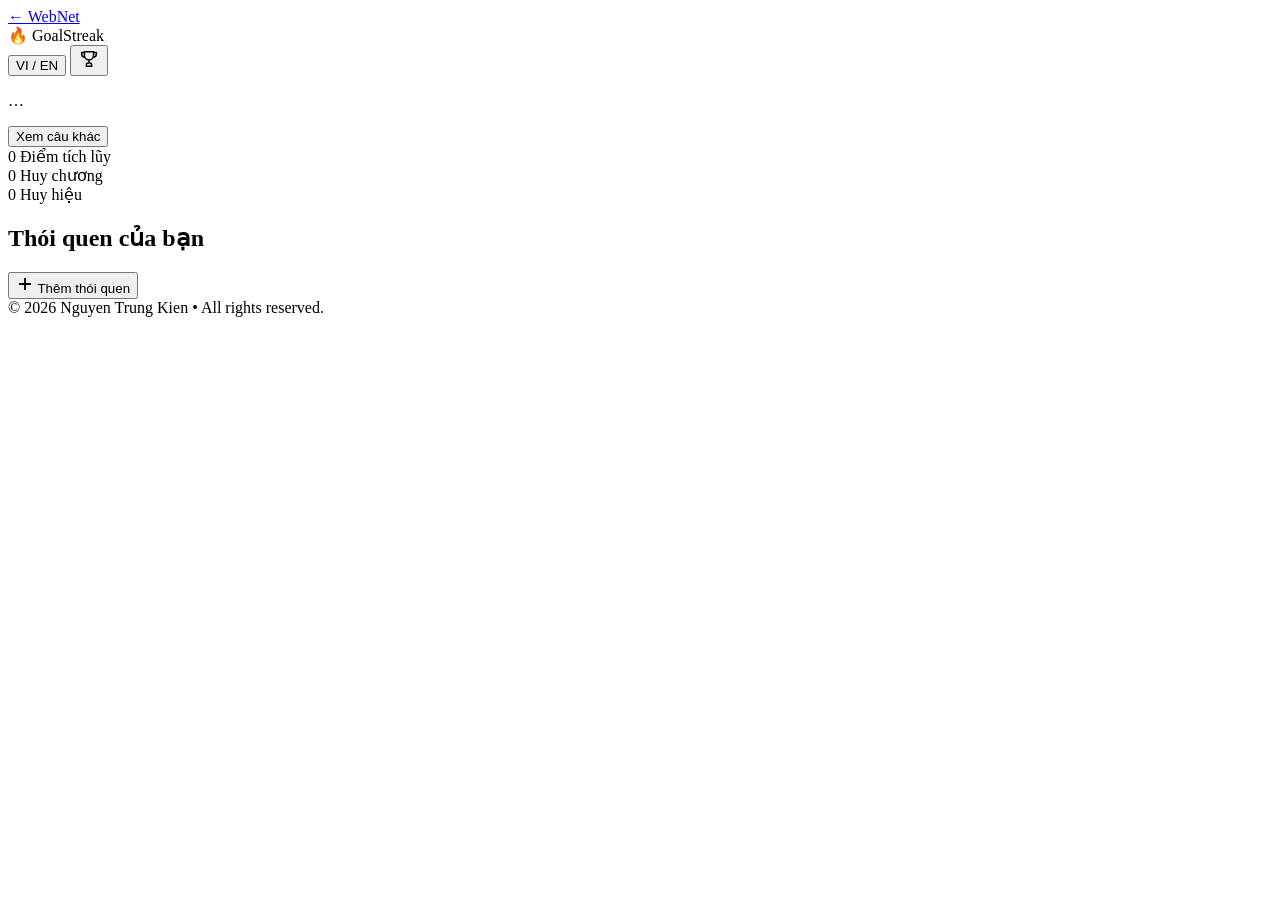
==== index.html @ 64a0bb9e "add goal streak html" ====
<!DOCTYPE html>
<html lang="vi">
<head>
<meta charset="UTF-8">
<meta name="viewport" content="width=device-width, initial-scale=1.0, viewport-fit=cover">
<title>GoalStreak — Nuôi dưỡng thói quen mỗi ngày</title>
<meta name="description" content="Theo dõi thói quen hàng ngày, giữ chuỗi ngày, đạt huy chương.">
<link rel="icon" href="data:image/svg+xml,<svg xmlns=%22http://www.w3.org/2000/svg%22 viewBox=%220 0 100 100%22><text y=%22.9em%22 font-size=%2290%22>🔥</text></svg>">
<link rel="preconnect" href="https://fonts.googleapis.com">
<link rel="preconnect" href="https://fonts.gstatic.com" crossorigin>
<link href="https://fonts.googleapis.com/css2?family=Be+Vietnam+Pro:wght@400;500;600;700;800;900&display=swap" rel="stylesheet">
<link rel="stylesheet" href="css/style.css">
</head>
<body>

<!-- ============ BACK TO WEBNET (nhỏ, tách khỏi kết cấu chính) ============ -->
<a href="https://ntkientn.github.io/webnet/" class="back-to-webnet" target="_blank" rel="noopener">← WebNet</a>

<!-- ============ TOAST (celebration nhỏ) ============ -->
<div id="toast" class="toast" aria-live="polite"></div>

<!-- ============ HEADER ============ -->
<header class="topbar">
  <div class="topbar-inner">
    <div class="brand">
      <span class="brand-mark">🔥</span>
      <span class="brand-name">Goal<span class="brand-accent">Streak</span></span>
    </div>
    <div class="topbar-actions">
      <button id="langToggle" class="lang-toggle" type="button" aria-label="Đổi ngôn ngữ">
        <span class="lang-opt is-active" data-lang="vi">VI</span>
        <span class="lang-sep">/</span>
        <span class="lang-opt" data-lang="en">EN</span>
      </button>
      <button id="openAchievements" class="icon-btn" type="button" data-i18n-title="nav.achievements">
        <svg viewBox="0 0 24 24" width="22" height="22" fill="none"><path d="M7 4h10v4a5 5 0 0 1-10 0V4z" stroke="currentColor" stroke-width="1.6" stroke-linejoin="round"/><path d="M7 5H4v1.5A3.5 3.5 0 0 0 7 10M17 5h3v1.5A3.5 3.5 0 0 1 17 10" stroke="currentColor" stroke-width="1.6" stroke-linecap="round" stroke-linejoin="round"/><path d="M12 13v3M9 20h6M9.5 16.5h5l.5 3.5h-6l.5-3.5z" stroke="currentColor" stroke-width="1.6" stroke-linejoin="round"/></svg>
      </button>
    </div>
  </div>
</header>

<main class="page">

  <!-- ============ QUOTE + SUMMARY HERO ============ -->
  <section class="hero card">
    <p id="quoteText" class="quote-text">…</p>
    <button id="newQuoteBtn" class="quote-more-btn" type="button" data-i18n="hero.moreQuote">Xem câu khác</button>
    <div class="hero-stats">
      <div class="hero-stat">
        <span class="hero-stat-value" id="totalScoreValue">0</span>
        <span class="hero-stat-label" data-i18n="hero.totalScore">Điểm tích lũy</span>
      </div>
      <div class="hero-divider"></div>
      <div class="hero-stat">
        <span class="hero-stat-value" id="totalMedalsValue">0</span>
        <span class="hero-stat-label" data-i18n="hero.medals">Huy chương</span>
      </div>
      <div class="hero-divider"></div>
      <div class="hero-stat">
        <span class="hero-stat-value" id="totalBadgesValue">0</span>
        <span class="hero-stat-label" data-i18n="hero.badges">Huy hiệu</span>
      </div>
    </div>
  </section>

  <!-- ============ HABIT LIST ============ -->
  <section class="section">
    <div class="section-head">
      <h2 data-i18n="habits.title">Thói quen của bạn</h2>
      <button id="addHabitBtn" class="btn btn-primary" type="button">
        <svg viewBox="0 0 24 24" width="18" height="18"><path d="M12 5v14M5 12h14" stroke="currentColor" stroke-width="2.4" stroke-linecap="round"/></svg>
        <span data-i18n="habits.add">Thêm thói quen</span>
      </button>
    </div>

    <div id="habitList" class="habit-list"></div>

    <div id="emptyState" class="empty-state" hidden>
      <div class="empty-emoji">🌱</div>
      <p data-i18n="habits.emptyTitle">Chưa có thói quen nào cả</p>
      <p class="empty-sub" data-i18n="habits.emptySub">Bắt đầu hành trình bằng cách thêm thói quen đầu tiên của bạn nhé.</p>
    </div>

    <div id="completedWrap" class="completed-wrap" hidden>
      <h3 class="completed-title" data-i18n="habits.completedTitle">🏅 Đã hoàn thành mục tiêu</h3>
      <div id="completedList" class="habit-list habit-list--closed"></div>
    </div>
  </section>

</main>

<footer class="site-footer">© 2026 Nguyen Trung Kien • All rights reserved.</footer>

<!-- ============ MODAL: ADD / EDIT HABIT ============ -->
<div id="habitModal" class="modal-overlay" hidden>
  <div class="modal" role="dialog" aria-modal="true">
    <div class="modal-head">
      <h3 id="habitModalTitle" data-i18n="modal.addTitle">Thói quen mới</h3>
      <button class="modal-close" type="button" data-close-modal="habitModal" aria-label="Đóng">✕</button>
    </div>
    <form id="habitForm" class="modal-body">
      <input type="hidden" id="habitId">

      <label class="field-label" for="habitName" data-i18n="modal.name">Tên thói quen</label>
      <input id="habitName" class="text-input" maxlength="40" required placeholder="VD: Uống 2 lít nước">

      <label class="field-label" data-i18n="modal.emoji">Biểu tượng</label>
      <div class="emoji-picker" id="emojiPicker"></div>

      <label class="field-label" data-i18n="modal.group">Nhóm / Màu sắc</label>
      <div class="color-picker" id="colorPicker"></div>

      <label class="field-label" data-i18n="modal.goal">Mục tiêu (số ngày streak)</label>
      <div class="goal-picker" id="goalPicker"></div>
      <input id="habitGoalCustom" class="text-input text-input--small" type="number" min="2" max="1000" placeholder="Tùy chỉnh…">

      <p class="field-hint" id="editLockHint" data-i18n="modal.lockHint" hidden>Không thể sửa mục tiêu sau khi thói quen đã bắt đầu có ngày hoàn thành.</p>

      <div class="modal-actions">
        <button type="button" id="deleteHabitBtn" class="btn btn-ghost btn-danger" hidden data-i18n="modal.delete">Xóa thói quen</button>
        <button type="submit" class="btn btn-primary" data-i18n="modal.save">Lưu thói quen</button>
      </div>
    </form>
  </div>
</div>

<!-- ============ MODAL: HABIT DETAIL / CALENDAR ============ -->
<div id="detailModal" class="modal-overlay" hidden>
  <div class="modal modal--wide" role="dialog" aria-modal="true">
    <div class="modal-head">
      <div class="detail-heading">
        <span id="detailEmoji" class="detail-emoji">🔥</span>
        <div>
          <h3 id="detailName">—</h3>
          <span id="detailCertified" class="certified-chip" hidden data-i18n="detail.certified">✓ Đã đạt mục tiêu</span>
        </div>
      </div>
      <div class="modal-head-actions">
        <button id="editHabitBtn" class="icon-btn" type="button" data-i18n-title="detail.edit">
          <svg viewBox="0 0 24 24" width="18" height="18" fill="none"><path d="M4 20h4L18.5 9.5a2.1 2.1 0 0 0-3-3L5 17v3z" stroke="currentColor" stroke-width="1.6" stroke-linejoin="round"/></svg>
        </button>
        <button class="modal-close" type="button" data-close-modal="detailModal" aria-label="Đóng">✕</button>
      </div>
    </div>
    <div class="modal-body">
      <div class="detail-stats">
        <div class="detail-stat">
          <span class="detail-stat-value" id="detailCurrentStreak">0</span>
          <span class="detail-stat-label" data-i18n="detail.current">Chuỗi hiện tại</span>
        </div>
        <div class="detail-stat">
          <span class="detail-stat-value" id="detailLongestStreak">0</span>
          <span class="detail-stat-label" data-i18n="detail.longest">Chuỗi dài nhất</span>
        </div>
        <div class="detail-stat">
          <span class="detail-stat-value" id="detailScore">0</span>
          <span class="detail-stat-label" data-i18n="detail.score">Điểm</span>
        </div>
        <div class="detail-stat">
          <span class="detail-stat-value" id="detailGoal">0</span>
          <span class="detail-stat-label" data-i18n="detail.goal">Mục tiêu</span>
        </div>
      </div>

      <div class="goal-progress">
        <div class="goal-progress-bar"><div id="goalProgressFill" class="goal-progress-fill"></div></div>
        <span id="goalProgressText" class="goal-progress-text">0 / 0</span>
      </div>

      <div class="calendar-nav">
        <button id="calPrev" class="icon-btn" type="button" aria-label="Tháng trước">‹</button>
        <span id="calLabel" class="calendar-label">—</span>
        <button id="calNext" class="icon-btn" type="button" aria-label="Tháng sau">›</button>
      </div>
      <div id="calendarGrid" class="calendar-grid"></div>
      <p class="field-hint" data-i18n="detail.tapHint">Chạm vào một ngày để đánh dấu hoàn thành hoặc bỏ đánh dấu (kể cả ngày trong quá khứ).</p>
    </div>
  </div>
</div>

<!-- ============ MODAL: ACHIEVEMENTS (Medals + Badges) ============ -->
<div id="achievementsModal" class="modal-overlay" hidden>
  <div class="modal modal--wide" role="dialog" aria-modal="true">
    <div class="modal-head">
      <h3 data-i18n="ach.title">Thành tích của bạn</h3>
      <button class="modal-close" type="button" data-close-modal="achievementsModal" aria-label="Đóng">✕</button>
    </div>
    <div class="modal-body">
      <h4 class="ach-group-title" data-i18n="ach.medals">🏵️ Huy chương</h4>
      <div id="medalGrid" class="ach-grid"></div>

      <h4 class="ach-group-title" data-i18n="ach.streakBadges">🚩 Huy hiệu chuỗi ngày</h4>
      <div id="streakBadgeGrid" class="ach-grid"></div>

      <h4 class="ach-group-title" data-i18n="ach.goalBadges">🎯 Huy hiệu mục tiêu</h4>
      <div id="goalBadgeGrid" class="ach-grid"></div>
    </div>
  </div>
</div>

<!-- ============ MODAL: ACHIEVEMENT / BADGE DETAIL ============ -->
<div id="achDetailModal" class="modal-overlay" hidden>
  <div class="modal modal--narrow" role="dialog" aria-modal="true">
    <div class="modal-head">
      <h3 data-i18n="ach.detailTitle">Chi tiết</h3>
      <button class="modal-close" type="button" data-close-modal="achDetailModal" aria-label="Đóng">✕</button>
    </div>
    <div class="modal-body ach-detail-body">
      <div id="achDetailIcon" class="ach-detail-icon"></div>
      <h4 id="achDetailName">—</h4>
      <p id="achDetailDesc" class="ach-detail-desc">—</p>
      <span id="achDetailStatus" class="ach-detail-status">—</span>
    </div>
  </div>
</div>

<!-- ============ MODAL: CELEBRATION ============ -->
<div id="celebrateModal" class="modal-overlay celebrate-overlay" hidden>
  <div class="modal modal--narrow celebrate-modal" role="dialog" aria-modal="true">
    <div id="confettiLayer" class="confetti-layer"></div>
    <div id="celebrateIcon" class="celebrate-icon">🎉</div>
    <h3 id="celebrateTitle" class="celebrate-title">—</h3>
    <p id="celebrateText" class="celebrate-text">—</p>
    <button class="btn btn-primary celebrate-btn" type="button" data-close-modal="celebrateModal" data-i18n="celebrate.continue">Tuyệt vời, tiếp tục nào!</button>
  </div>
</div>

<script src="js/i18n.js"></script>
<script src="js/quotes.js"></script>
<script src="js/badges.js"></script>
<script src="js/storage.js"></script>
<script src="js/calendar.js"></script>
<script src="js/gamification.js"></script>
<script src="js/app.js"></script>
</body>
</html>
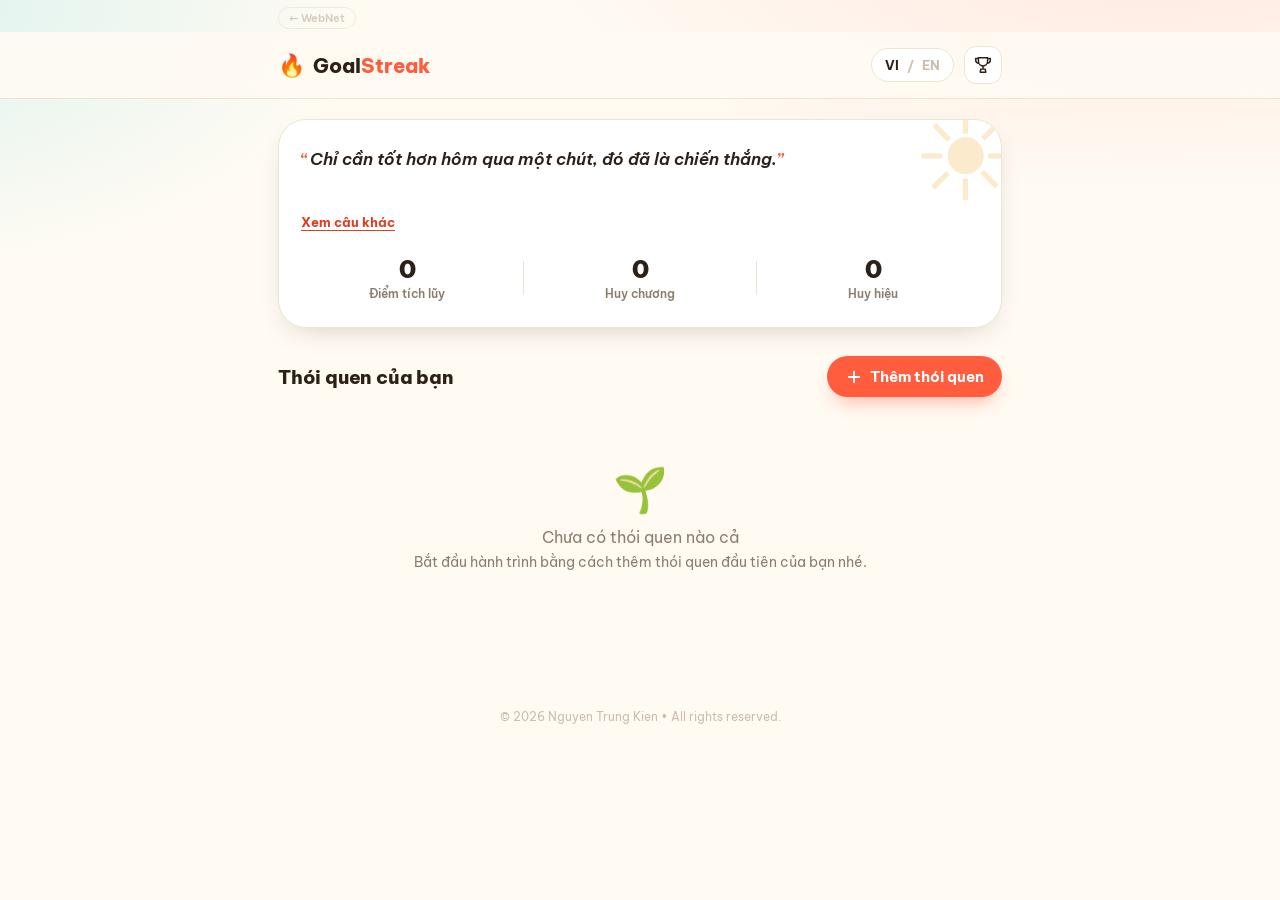
==== commit 32b43ab1: "fix bug black spot at bottom" ====
--- a/index.html
+++ b/index.html
@@ -13,8 +13,12 @@
 </head>
 <body>
 
-<!-- ============ BACK TO WEBNET (nhỏ, tách khỏi kết cấu chính) ============ -->
-<a href="https://ntkientn.github.io/webnet/" class="back-to-webnet" target="_blank" rel="noopener">← WebNet</a>
+<!-- ============ UTILITY STRIP (top of page, outside main layout) ============ -->
+<div class="utility-strip">
+  <div class="utility-strip-inner">
+    <a href="https://ntkientn.github.io/webnet/" class="back-to-webnet" target="_blank" rel="noopener">← WebNet</a>
+  </div>
+</div>
 
 <!-- ============ TOAST (celebration nhỏ) ============ -->
 <div id="toast" class="toast" aria-live="polite"></div>
--- a/css/style.css
+++ b/css/style.css
@@ -0,0 +1,313 @@
+/* =========================================================
+   HabitStreak — Design tokens
+   Signature: Đông Sơn sun-drum inspired medal marks,
+   warm paper background, coral/teal/gold accent trio.
+   ========================================================= */
+:root{
+  --bg: #FFFBF3;
+  --bg-grid: #F6EEE0;
+  --surface: #FFFFFF;
+  --surface-soft: #FFF6E8;
+  --ink: #2B2118;
+  --ink-soft: #8B7E70;
+  --ink-faint: #C9BEAF;
+  --line: #EFE4D2;
+
+  --coral: #FF5D3E;
+  --coral-dark: #DD3E22;
+  --coral-tint: #FFE7DF;
+  --teal: #2A9D8F;
+  --teal-tint: #DCF2EE;
+  --gold: #E8A93D;
+  --gold-tint: #FBEBCC;
+
+  --c-health: #FF5D3E;
+  --c-study: #2F8FD8;
+  --c-work: #E8A93D;
+  --c-mind: #8B7FD8;
+  --c-finance: #2A9D8F;
+  --c-creative: #E8639B;
+  --c-social: #F08A3C;
+  --c-other: #8B7E70;
+
+  --tier-green: #4CAF7D;
+  --tier-bronze: #C97A3D;
+  --tier-silver: #9AA6B2;
+  --tier-gold: #E7B23D;
+  --tier-supreme: #7C5CE0;
+
+  --radius-xl: 28px;
+  --radius-lg: 22px;
+  --radius-md: 16px;
+  --radius-sm: 10px;
+
+  --shadow-soft: 0 10px 30px -14px rgba(43,33,24,.28);
+  --shadow-pop: 0 20px 44px -16px rgba(43,33,24,.34);
+
+  --font-display: 'Be Vietnam Pro', system-ui, sans-serif;
+}
+
+/* Guarantee [hidden] always wins over component display rules
+   (.btn, .modal-overlay, .certified-chip, etc. each set their
+   own display:*, which otherwise beats the browser's default
+   [hidden]{display:none} rule and leaves elements stuck visible). */
+[hidden]{ display:none !important; }
+
+*{box-sizing:border-box;}
+html{-webkit-tap-highlight-color:transparent;}
+body{
+  margin:0;
+  font-family:var(--font-display);
+  background:
+    radial-gradient(1100px 500px at 90% -10%, var(--coral-tint) 0%, transparent 60%),
+    radial-gradient(900px 500px at -10% 0%, var(--teal-tint) 0%, transparent 55%),
+    var(--bg);
+  color:var(--ink);
+  min-height:100vh;
+  -webkit-font-smoothing:antialiased;
+}
+h1,h2,h3,h4{margin:0; font-weight:800; letter-spacing:-.01em;}
+p{margin:0;}
+button{font-family:inherit;}
+:focus-visible{outline:3px solid var(--coral); outline-offset:2px; border-radius:6px;}
+@media (prefers-reduced-motion: reduce){
+  *{animation-duration:.001ms !important; transition-duration:.001ms !important;}
+}
+
+/* ---------- layout shells ---------- */
+.topbar{position:sticky; top:0; z-index:30; backdrop-filter:blur(10px); background:rgba(255,251,243,.86); border-bottom:1px solid var(--line);}
+.topbar-inner{max-width:760px; margin:0 auto; padding:14px 18px; display:flex; align-items:center; justify-content:space-between;}
+.brand{display:flex; align-items:center; gap:8px; font-size:20px; font-weight:800;}
+.brand-mark{font-size:22px;}
+.brand-accent{color:var(--coral);}
+.topbar-actions{display:flex; align-items:center; gap:10px;}
+
+.page{max-width:760px; margin:0 auto; padding:20px 18px 80px;}
+.section{margin-top:28px;}
+.section-head{display:flex; align-items:center; justify-content:space-between; gap:12px; margin-bottom:14px;}
+.section-head h2{font-size:19px;}
+
+.card{background:var(--surface); border-radius:var(--radius-xl); box-shadow:var(--shadow-soft); border:1px solid var(--line);}
+
+/* ---------- lang toggle ---------- */
+.lang-toggle{display:flex; align-items:center; gap:5px; background:var(--surface); border:1px solid var(--line); border-radius:999px; padding:6px 10px; cursor:pointer; font-size:12.5px; font-weight:700; color:var(--ink-faint);}
+.lang-opt{padding:2px 3px;}
+.lang-opt.is-active{color:var(--ink);}
+.lang-sep{color:var(--ink-faint);}
+
+.icon-btn{width:38px; height:38px; border-radius:12px; border:1px solid var(--line); background:var(--surface); color:var(--ink); display:flex; align-items:center; justify-content:center; cursor:pointer; transition:transform .15s ease, background .15s ease;}
+.icon-btn:hover{background:var(--surface-soft); transform:translateY(-1px);}
+
+/* ---------- hero / quote ---------- */
+.hero{padding:26px 22px; position:relative; overflow:hidden;}
+.hero::before{content:"☀"; position:absolute; right:-18px; top:-24px; font-size:120px; color:var(--gold-tint); z-index:0; line-height:1;}
+.quote-text{position:relative; z-index:1; font-size:17px; font-weight:600; line-height:1.55; font-style:italic; color:var(--ink); min-height:52px;}
+.quote-text::before{content:"“"; color:var(--coral); font-style:normal; margin-right:2px;}
+.quote-text::after{content:"”"; color:var(--coral); font-style:normal;}
+.quote-more-btn{
+  position:relative; z-index:1; display:inline-flex; align-items:center; gap:5px; margin-top:12px;
+  background:transparent; border:none; color:var(--coral-dark); font-weight:700; font-size:12.5px;
+  cursor:pointer; padding:4px 0; text-decoration:underline; text-underline-offset:3px;
+}
+.quote-more-btn:hover{color:var(--coral);}
+.hero-stats{position:relative; z-index:1; display:flex; align-items:center; margin-top:20px; gap:10px;}
+.hero-stat{flex:1; text-align:center; display:flex; flex-direction:column; gap:2px;}
+.hero-stat-value{font-size:24px; font-weight:900; font-variant-numeric:tabular-nums; color:var(--ink);}
+.hero-stat-label{font-size:11.5px; color:var(--ink-soft); font-weight:600;}
+.hero-divider{width:1px; height:34px; background:var(--line);}
+
+/* ---------- buttons ---------- */
+.btn{display:inline-flex; align-items:center; gap:7px; border:none; border-radius:999px; padding:11px 18px; font-weight:700; font-size:14.5px; cursor:pointer; transition:transform .15s ease, box-shadow .15s ease;}
+.btn:active{transform:scale(.96);}
+.btn-primary{background:var(--coral); color:#fff; box-shadow:0 10px 20px -8px rgba(255,93,62,.55);}
+.btn-primary:hover{background:var(--coral-dark);}
+.btn-ghost{background:transparent; color:var(--ink-soft); border:1.5px solid var(--line);}
+.btn-danger{color:var(--coral-dark); border-color:var(--coral-tint);}
+.btn-danger:hover{background:var(--coral-tint);}
+
+/* ---------- habit list ---------- */
+.habit-list{display:flex; flex-direction:column; gap:12px;}
+.habit-card{
+  --hc: var(--coral);
+  display:flex; align-items:center; gap:14px;
+  background:var(--surface); border:1px solid var(--line); border-radius:var(--radius-lg);
+  padding:14px 16px; box-shadow:var(--shadow-soft); cursor:pointer;
+  transition:transform .15s ease, box-shadow .15s ease;
+  position:relative; overflow:hidden;
+}
+.habit-card::before{content:""; position:absolute; left:0; top:0; bottom:0; width:5px; background:var(--hc);}
+.habit-card:hover{transform:translateY(-2px); box-shadow:var(--shadow-pop);}
+.habit-emoji-badge{width:46px; height:46px; border-radius:14px; background:color-mix(in srgb, var(--hc) 16%, white); display:flex; align-items:center; justify-content:center; font-size:22px; flex-shrink:0;}
+.habit-info{flex:1; min-width:0;}
+.habit-name{font-weight:700; font-size:15.5px; display:flex; align-items:center; gap:6px; white-space:nowrap; overflow:hidden; text-overflow:ellipsis;}
+.habit-meta{display:flex; align-items:center; gap:8px; margin-top:5px; font-size:12.5px; color:var(--ink-soft); font-weight:600;}
+.streak-pill{display:inline-flex; align-items:center; gap:3px; background:var(--coral-tint); color:var(--coral-dark); padding:2px 8px; border-radius:999px; font-weight:800;}
+.habit-progress-track{margin-top:9px; height:6px; border-radius:99px; background:var(--bg-grid); overflow:hidden;}
+.habit-progress-fill{height:100%; background:var(--hc); border-radius:99px; transition:width .4s ease;}
+.check-btn{
+  flex-shrink:0; width:52px; height:52px; border-radius:50%; border:2.5px solid var(--hc);
+  background:var(--surface); color:var(--hc); font-size:24px; display:flex; align-items:center; justify-content:center;
+  cursor:pointer; transition:transform .18s cubic-bezier(.34,1.56,.64,1), background .2s ease, color .2s ease;
+}
+.check-btn:active{transform:scale(.88);}
+.check-btn.is-done{background:var(--hc); color:#fff; transform:scale(1.06);}
+.check-btn.is-pulse{animation:checkPulse .5s ease;}
+@keyframes checkPulse{0%{transform:scale(1);}45%{transform:scale(1.25);}100%{transform:scale(1.06);}}
+
+.habit-card.is-closed{opacity:.92; background:linear-gradient(120deg, var(--gold-tint), var(--surface) 60%);}
+.certified-icon{color:var(--gold); display:inline-flex;}
+
+.empty-state{text-align:center; padding:50px 20px; color:var(--ink-soft);}
+.empty-emoji{font-size:44px; margin-bottom:10px;}
+.empty-sub{font-size:13.5px; margin-top:6px;}
+
+.completed-wrap{margin-top:26px;}
+.completed-title{font-size:15px; color:var(--ink-soft); margin-bottom:10px;}
+
+/* ---------- modal ---------- */
+.modal-overlay{
+  position:fixed; inset:0; background:rgba(43,33,24,.44); backdrop-filter:blur(3px);
+  display:flex; align-items:flex-end; justify-content:center; z-index:100; padding:0;
+  animation:fadeIn .18s ease;
+}
+@keyframes fadeIn{from{opacity:0;} to{opacity:1;}}
+.modal{
+  background:var(--surface); width:100%; max-width:520px; max-height:92vh; overflow-y:auto;
+  border-radius:26px 26px 0 0; box-shadow:var(--shadow-pop);
+  animation:slideUp .25s cubic-bezier(.22,1,.36,1);
+}
+@keyframes slideUp{from{transform:translateY(30px); opacity:0;} to{transform:translateY(0); opacity:1;}}
+@media (min-width:640px){
+  .modal-overlay{align-items:center;}
+  .modal{border-radius:var(--radius-xl);}
+}
+.modal--wide{max-width:600px;}
+.modal--narrow{max-width:400px;}
+.modal-head{display:flex; align-items:center; justify-content:space-between; padding:18px 20px; border-bottom:1px solid var(--line); position:sticky; top:0; background:var(--surface); z-index:2;}
+.modal-head h3{font-size:17px;}
+.modal-head-actions{display:flex; gap:8px;}
+.modal-close{width:34px; height:34px; border-radius:50%; border:none; background:var(--bg-grid); color:var(--ink-soft); font-size:15px; cursor:pointer;}
+.modal-body{padding:20px;}
+
+/* ---------- form ---------- */
+.field-label{display:block; font-size:12.5px; font-weight:700; color:var(--ink-soft); text-transform:uppercase; letter-spacing:.03em; margin:16px 0 8px;}
+.field-label:first-of-type{margin-top:0;}
+.text-input{width:100%; border:1.5px solid var(--line); border-radius:var(--radius-sm); padding:12px 14px; font-size:15px; font-family:inherit; background:var(--bg); color:var(--ink);}
+.text-input:focus{border-color:var(--coral); background:var(--surface);}
+.text-input--small{margin-top:8px; max-width:160px;}
+.field-hint{font-size:12px; color:var(--ink-soft); margin-top:10px; line-height:1.5;}
+
+.emoji-picker{display:flex; flex-wrap:wrap; gap:8px;}
+.emoji-opt{width:42px; height:42px; border-radius:12px; border:1.5px solid var(--line); background:var(--bg); font-size:20px; display:flex; align-items:center; justify-content:center; cursor:pointer;}
+.emoji-opt.is-selected{border-color:var(--coral); background:var(--coral-tint);}
+
+.color-picker{display:flex; flex-wrap:wrap; gap:10px;}
+.color-opt{width:34px; height:34px; border-radius:50%; border:3px solid transparent; cursor:pointer; box-shadow:inset 0 0 0 1px rgba(0,0,0,.06);}
+.color-opt.is-selected{border-color:var(--ink);}
+
+.goal-picker{display:flex; flex-wrap:wrap; gap:8px;}
+.goal-opt{border:1.5px solid var(--line); background:var(--bg); border-radius:999px; padding:8px 14px; font-size:13.5px; font-weight:700; cursor:pointer; color:var(--ink-soft);}
+.goal-opt.is-selected{border-color:var(--coral); background:var(--coral-tint); color:var(--coral-dark);}
+
+.modal-actions{display:flex; justify-content:space-between; align-items:center; gap:10px; margin-top:22px;}
+
+/* ---------- detail modal ---------- */
+.detail-heading{display:flex; align-items:center; gap:12px;}
+.detail-emoji{font-size:26px;}
+.certified-chip{display:inline-block; margin-top:2px; font-size:11px; font-weight:800; color:#946200; background:var(--gold-tint); padding:2px 8px; border-radius:999px;}
+.detail-stats{display:grid; grid-template-columns:repeat(4,1fr); gap:8px; margin-bottom:18px;}
+.detail-stat{text-align:center; background:var(--bg); border-radius:var(--radius-md); padding:12px 4px;}
+.detail-stat-value{display:block; font-size:19px; font-weight:900; font-variant-numeric:tabular-nums;}
+.detail-stat-label{font-size:10.5px; color:var(--ink-soft); font-weight:600;}
+
+.goal-progress{display:flex; align-items:center; gap:10px; margin-bottom:20px;}
+.goal-progress-bar{flex:1; height:10px; border-radius:99px; background:var(--bg-grid); overflow:hidden;}
+.goal-progress-fill{height:100%; background:linear-gradient(90deg, var(--coral), var(--gold)); border-radius:99px; transition:width .4s ease;}
+.goal-progress-text{font-size:12.5px; font-weight:700; color:var(--ink-soft); white-space:nowrap;}
+
+.calendar-nav{display:flex; align-items:center; justify-content:center; gap:16px; margin-bottom:12px;}
+.calendar-label{font-weight:800; font-size:15px; min-width:150px; text-align:center;}
+.calendar-grid{display:grid; grid-template-columns:repeat(7,1fr); gap:6px;}
+.cal-dow{text-align:center; font-size:11px; font-weight:700; color:var(--ink-faint); padding-bottom:4px;}
+.cal-day{
+  aspect-ratio:1; border-radius:10px; display:flex; align-items:center; justify-content:center;
+  font-size:12.5px; font-weight:700; color:var(--ink-soft); background:var(--bg); cursor:pointer;
+  border:1.5px solid transparent; transition:transform .12s ease;
+}
+.cal-day:hover{transform:scale(1.06);}
+.cal-day.is-empty{background:transparent; cursor:default;}
+.cal-day.is-empty:hover{transform:none;}
+.cal-day.is-future{color:var(--ink-faint); cursor:not-allowed; background:var(--bg);}
+.cal-day.is-future:hover{transform:none;}
+.cal-day.is-today{border-color:var(--ink);}
+.cal-day.is-done{background:var(--hc,var(--coral)); color:#fff;}
+
+/* ---------- achievements grid ---------- */
+.ach-group-title{font-size:14px; margin:22px 0 10px; color:var(--ink-soft);}
+.ach-group-title:first-of-type{margin-top:0;}
+.ach-grid{display:grid; grid-template-columns:repeat(auto-fill, minmax(84px,1fr)); gap:10px;}
+.ach-item{display:flex; flex-direction:column; align-items:center; gap:6px; cursor:pointer; padding:8px 4px; border-radius:14px; transition:background .15s ease;}
+.ach-item:hover{background:var(--bg);}
+.ach-icon-wrap{width:58px; height:58px; display:flex; align-items:center; justify-content:center;}
+.ach-icon-wrap svg{width:100%; height:100%;}
+.ach-item.is-locked .ach-icon-wrap svg{filter:grayscale(1) opacity(.4) blur(.3px);}
+.ach-item-label{font-size:10.5px; font-weight:700; color:var(--ink-soft); text-align:center; line-height:1.3;}
+.ach-item.is-locked .ach-item-label{color:var(--ink-faint);}
+
+.ach-detail-body{text-align:center; padding-top:6px;}
+.ach-detail-icon{width:110px; height:110px; margin:0 auto 14px; position:relative;}
+.ach-detail-icon svg{width:100%; height:100%;}
+.lock-overlay{
+  position:absolute; right:-2px; bottom:-2px; width:34px; height:34px; border-radius:50%;
+  background:var(--surface); border:2px solid var(--line); display:flex; align-items:center; justify-content:center;
+  box-shadow:var(--shadow-soft);
+}
+.ach-detail-desc{margin-top:8px; color:var(--ink-soft); font-size:13.5px; line-height:1.6;}
+.ach-detail-status{display:inline-block; margin-top:14px; font-size:12px; font-weight:800; padding:5px 12px; border-radius:999px;}
+.ach-detail-status.is-unlocked{background:var(--teal-tint); color:#15736a;}
+.ach-detail-status.is-locked{background:var(--bg-grid); color:var(--ink-soft);}
+
+/* ---------- toast ---------- */
+.toast{
+  position:fixed; left:50%; bottom:26px; transform:translate(-50%,120%);
+  background:var(--ink); color:#fff; padding:12px 20px; border-radius:999px; font-weight:700; font-size:13.5px;
+  box-shadow:var(--shadow-pop); z-index:200; transition:transform .35s cubic-bezier(.22,1,.36,1), visibility .35s;
+  max-width:90vw; text-align:center; visibility:hidden;
+}
+.toast.is-visible{transform:translate(-50%,0); visibility:visible;}
+
+/* ---------- celebration modal ---------- */
+.celebrate-overlay{background:rgba(43,33,24,.55);}
+.celebrate-modal{max-width:340px; text-align:center; padding:34px 26px 28px; position:relative; overflow:hidden; border-radius:var(--radius-xl);}
+.celebrate-icon{font-size:56px; margin-bottom:10px; animation:pop .5s cubic-bezier(.34,1.56,.64,1);}
+@keyframes pop{0%{transform:scale(.3); opacity:0;} 100%{transform:scale(1); opacity:1;}}
+.celebrate-title{font-size:19px; margin-bottom:8px;}
+.celebrate-text{color:var(--ink-soft); font-size:14px; line-height:1.6;}
+.celebrate-btn{width:100%; justify-content:center; margin-top:22px;}
+.confetti-layer{position:absolute; inset:0; pointer-events:none; overflow:hidden;}
+.confetti-piece{position:absolute; top:-10px; width:8px; height:14px; border-radius:2px; animation:confettiFall 1.6s ease-in forwards;}
+@keyframes confettiFall{to{transform:translateY(340px) rotate(360deg); opacity:0;}}
+
+/* ---------- responsive ---------- */
+@media (max-width:420px){
+  .detail-stats{grid-template-columns:repeat(2,1fr);}
+  .hero-stat-value{font-size:20px;}
+}
+
+/* ---------- back-to-webnet + footer ---------- */
+.utility-strip{
+  padding:6px 0;
+}
+.utility-strip-inner{
+  max-width:760px; margin:0 auto; padding:0 18px;
+}
+.back-to-webnet{
+  font-size:11px; font-weight:600; color:var(--ink-faint);
+  background:transparent; border:1px solid var(--line); border-radius:999px;
+  padding:3px 10px; text-decoration:none; opacity:.75; transition:opacity .15s ease, color .15s ease;
+}
+.back-to-webnet:hover{opacity:1; color:var(--ink-soft);}
+.site-footer{
+  max-width:760px; margin:0 auto; padding:8px 18px 34px; text-align:center;
+  font-size:11.5px; color:var(--ink-faint);
+}
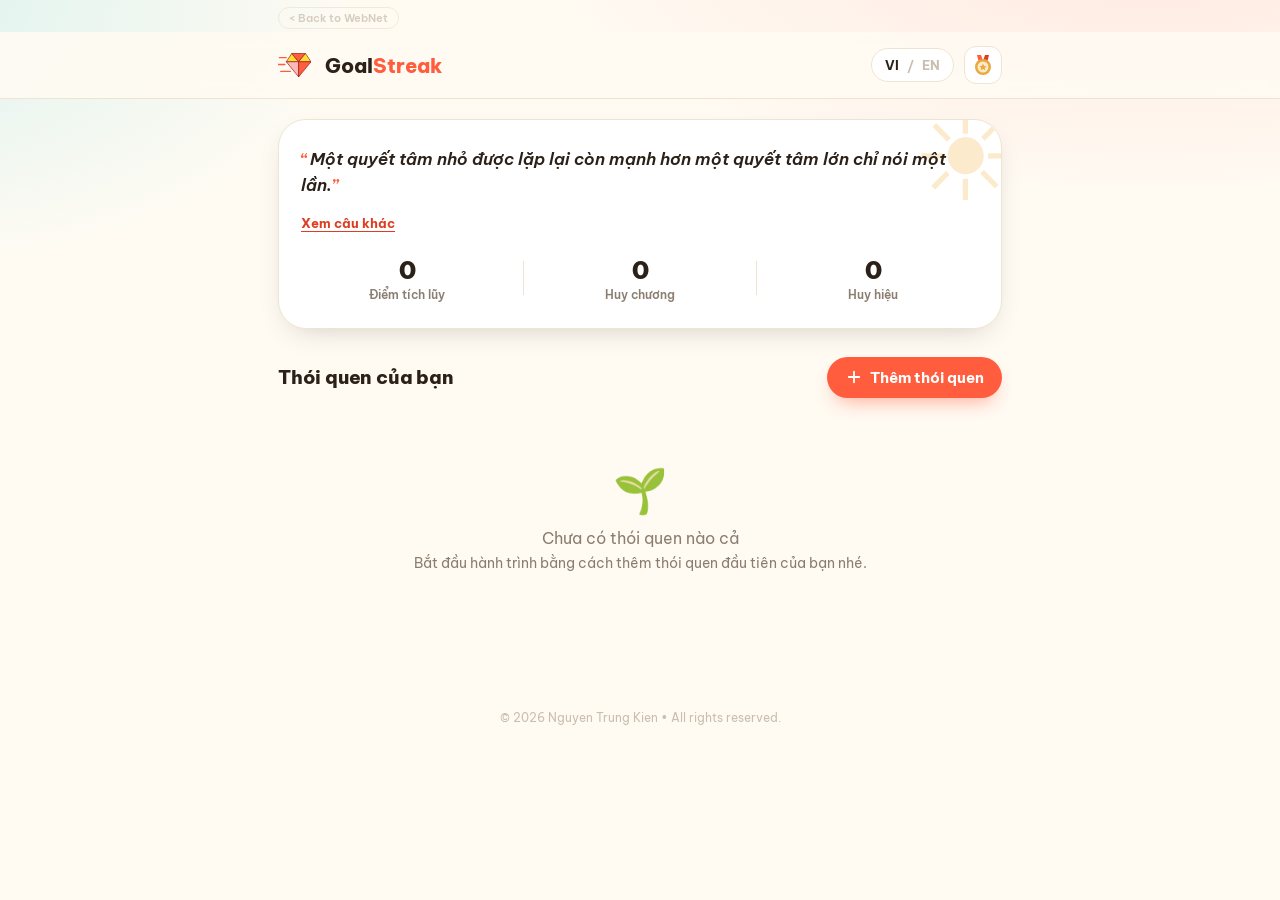
==== commit 044dcc27: "Update some details on UI" ====
--- a/index.html
+++ b/index.html
@@ -5,7 +5,7 @@
 <meta name="viewport" content="width=device-width, initial-scale=1.0, viewport-fit=cover">
 <title>GoalStreak — Nuôi dưỡng thói quen mỗi ngày</title>
 <meta name="description" content="Theo dõi thói quen hàng ngày, giữ chuỗi ngày, đạt huy chương.">
-<link rel="icon" href="data:image/svg+xml,<svg xmlns=%22http://www.w3.org/2000/svg%22 viewBox=%220 0 100 100%22><text y=%22.9em%22 font-size=%2290%22>🔥</text></svg>">
+<link rel="icon" type="image/svg+xml" href="data:image/svg+xml,%3Csvg xmlns='http://www.w3.org/2000/svg' viewBox='0 0 24 24'%3E%3Cpath d='M1 7h5 M0 12h5 M2 17h7' stroke='%23FF5D3E' stroke-width='1' stroke-linecap='round'/%3E%3Cg stroke='%23991B1B' stroke-width='0.5' stroke-linejoin='round'%3E%3Cpolygon points='6,10 10,4 15,10' fill='%23FFE02E'/%3E%3Cpolygon points='10,4 20,4 15,10' fill='%23FF5D3E'/%3E%3Cpolygon points='15,10 20,4 24,10' fill='%23FFE02E'/%3E%3Cpolygon points='6,10 15,10 15,21' fill='%23FFB8B8'/%3E%3Cpolygon points='15,10 24,10 15,21' fill='%23FF5D3E'/%3E%3C/g%3E%3C/svg%3E">
 <link rel="preconnect" href="https://fonts.googleapis.com">
 <link rel="preconnect" href="https://fonts.gstatic.com" crossorigin>
 <link href="https://fonts.googleapis.com/css2?family=Be+Vietnam+Pro:wght@400;500;600;700;800;900&display=swap" rel="stylesheet">
@@ -16,7 +16,7 @@
 <!-- ============ UTILITY STRIP (top of page, outside main layout) ============ -->
 <div class="utility-strip">
   <div class="utility-strip-inner">
-    <a href="https://ntkientn.github.io/webnet/" class="back-to-webnet" target="_blank" rel="noopener">← WebNet</a>
+    <a href="https://ntkientn.github.io/webnet/" class="back-to-webnet" target="_blank" rel="noopener">< Back to WebNet</a>
   </div>
 </div>
 
@@ -27,7 +27,23 @@
 <header class="topbar">
   <div class="topbar-inner">
     <div class="brand">
-      <span class="brand-mark">🔥</span>
+      <span class="brand-mark" style="display: flex; align-items: center; margin-right: 6px; transform: translateY(-1px);">
+        <svg viewBox="0 0 24 24" width="33" height="33" xmlns="http://www.w3.org/2000/svg">
+          <!-- Nét tia gió được canh lại khoảng cách -->
+          <path d="M1 7h5 M0 12h5 M2 17h7" stroke="var(--coral)" stroke-width="1" stroke-linecap="round"/>
+          
+          <!-- Khối kim cương được nới rộng bề ngang (tâm dời về x=15) -->
+          <g stroke="#991B1B" stroke-width="0.5" stroke-linejoin="round">
+            <!-- Vàng vs Vàng đậm -->
+            <polygon points="6,10 10,4 15,10" fill="#FFE02E"/>
+            <polygon points="10,4 20,4 15,10" fill="var(--coral)"/>
+            <polygon points="15,10 20,4 24,10" fill="#FFE02E"/>
+            <!-- Đỏ vs Đỏ đậm -->
+            <polygon points="6,10 15,10 15,21" fill="#FFB8B8"/>
+            <polygon points="15,10 24,10 15,21" fill="var(--coral)"/>
+          </g>
+        </svg>
+      </span>
       <span class="brand-name">Goal<span class="brand-accent">Streak</span></span>
     </div>
     <div class="topbar-actions">
@@ -37,7 +53,18 @@
         <span class="lang-opt" data-lang="en">EN</span>
       </button>
       <button id="openAchievements" class="icon-btn" type="button" data-i18n-title="nav.achievements">
-        <svg viewBox="0 0 24 24" width="22" height="22" fill="none"><path d="M7 4h10v4a5 5 0 0 1-10 0V4z" stroke="currentColor" stroke-width="1.6" stroke-linejoin="round"/><path d="M7 5H4v1.5A3.5 3.5 0 0 0 7 10M17 5h3v1.5A3.5 3.5 0 0 1 17 10" stroke="currentColor" stroke-width="1.6" stroke-linecap="round" stroke-linejoin="round"/><path d="M12 13v3M9 20h6M9.5 16.5h5l.5 3.5h-6l.5-3.5z" stroke="currentColor" stroke-width="1.6" stroke-linejoin="round"/></svg>
+        <svg viewBox="0 0 24 24" width="24" height="24" xmlns="http://www.w3.org/2000/svg">
+          <!-- Dải ruy băng bên trái (Màu cam san hô) -->
+          <path d="M6 2h4l2 6-4 2z" fill="var(--coral)"/>
+          <!-- Dải ruy băng bên phải (Màu cam san hô đậm tạo chiều sâu) -->
+          <path d="M18 2h-4l-2 6 4 2z" fill="var(--coral-dark)"/>
+          <!-- Khối huy chương vàng nguyên khối -->
+          <circle cx="12" cy="14" r="8" fill="var(--gold)"/>
+          <!-- Lõi sáng của huy chương -->
+          <circle cx="12" cy="14" r="5.5" fill="var(--gold-tint)"/>
+          <!-- Ngôi sao 5 cánh tinh xảo ở giữa -->
+          <path d="M12 10.5l1.1 2.4 2.6.2-1.9 1.7.5 2.5-2.3-1.3-2.3 1.3.5-2.5-1.9-1.7 2.6-.2L12 10.5z" fill="var(--gold)"/>
+        </svg>
       </button>
     </div>
   </div>
@@ -190,10 +217,10 @@
       <button class="modal-close" type="button" data-close-modal="achievementsModal" aria-label="Đóng">✕</button>
     </div>
     <div class="modal-body">
-      <h4 class="ach-group-title" data-i18n="ach.medals">🏵️ Huy chương</h4>
+      <h4 class="ach-group-title" data-i18n="ach.medals">🥇 Huy chương</h4>
       <div id="medalGrid" class="ach-grid"></div>
 
-      <h4 class="ach-group-title" data-i18n="ach.streakBadges">🚩 Huy hiệu chuỗi ngày</h4>
+      <h4 class="ach-group-title" data-i18n="ach.streakBadges">	📆 Huy hiệu chuỗi ngày</h4>
       <div id="streakBadgeGrid" class="ach-grid"></div>
 
       <h4 class="ach-group-title" data-i18n="ach.goalBadges">🎯 Huy hiệu mục tiêu</h4>
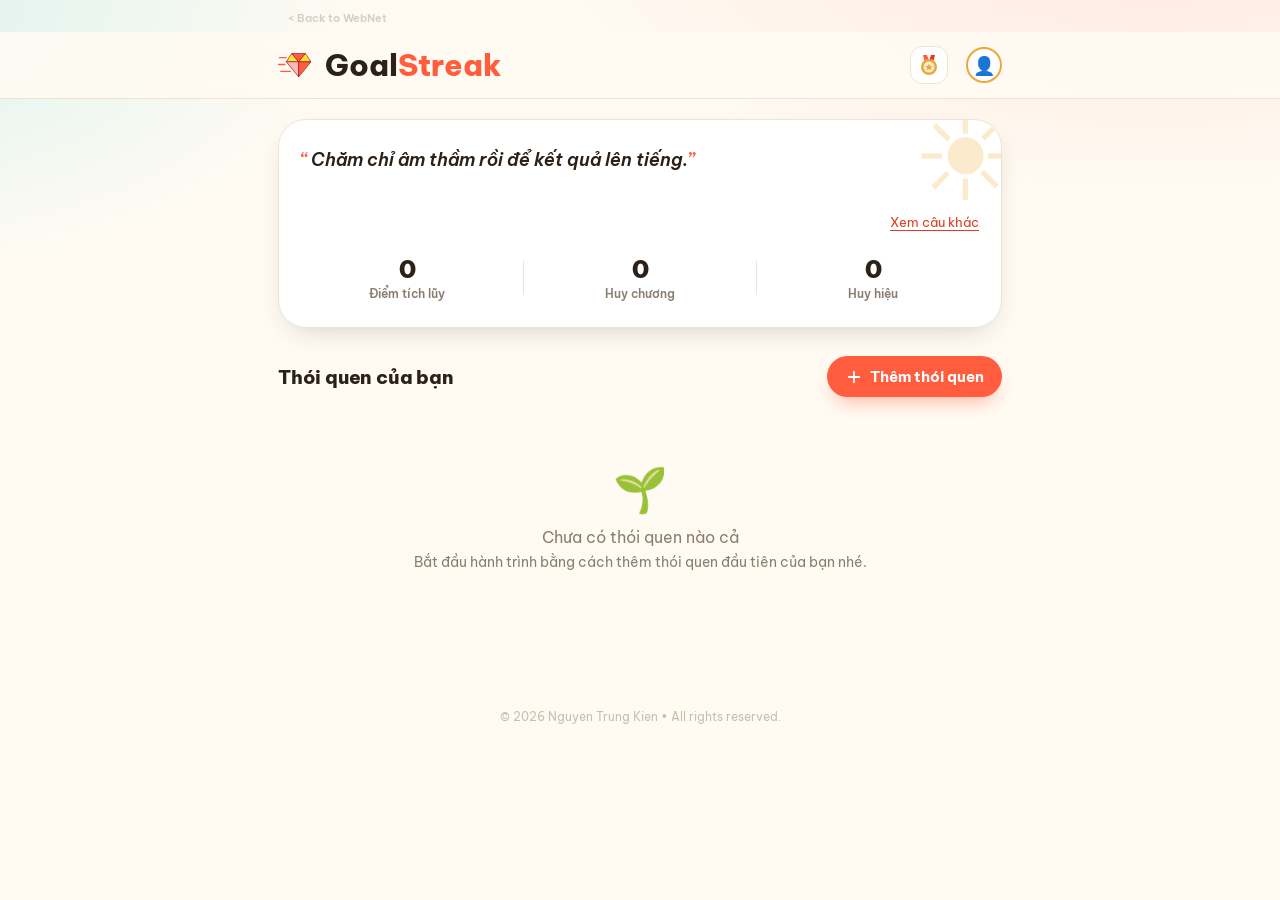
==== commit 2aefcaba: "update UI to integrate User Login feature" ====
--- a/index.html
+++ b/index.html
@@ -46,26 +46,28 @@
       </span>
       <span class="brand-name">Goal<span class="brand-accent">Streak</span></span>
     </div>
+
     <div class="topbar-actions">
-      <button id="langToggle" class="lang-toggle" type="button" aria-label="Đổi ngôn ngữ">
-        <span class="lang-opt is-active" data-lang="vi">VI</span>
-        <span class="lang-sep">/</span>
-        <span class="lang-opt" data-lang="en">EN</span>
-      </button>
+
+      <div class="topbar-actions">
+      <!-- Nút Thành tích (Giữ nguyên SVG của anh) -->
       <button id="openAchievements" class="icon-btn" type="button" data-i18n-title="nav.achievements">
         <svg viewBox="0 0 24 24" width="24" height="24" xmlns="http://www.w3.org/2000/svg">
-          <!-- Dải ruy băng bên trái (Màu cam san hô) -->
           <path d="M6 2h4l2 6-4 2z" fill="var(--coral)"/>
-          <!-- Dải ruy băng bên phải (Màu cam san hô đậm tạo chiều sâu) -->
           <path d="M18 2h-4l-2 6 4 2z" fill="var(--coral-dark)"/>
-          <!-- Khối huy chương vàng nguyên khối -->
           <circle cx="12" cy="14" r="8" fill="var(--gold)"/>
-          <!-- Lõi sáng của huy chương -->
           <circle cx="12" cy="14" r="5.5" fill="var(--gold-tint)"/>
-          <!-- Ngôi sao 5 cánh tinh xảo ở giữa -->
           <path d="M12 10.5l1.1 2.4 2.6.2-1.9 1.7.5 2.5-2.3-1.3-2.3 1.3.5-2.5-1.9-1.7 2.6-.2L12 10.5z" fill="var(--gold)"/>
         </svg>
       </button>
+
+      <!-- Nút Profile mở Menu Trượt (Chỉ chứa Icon/Avatar) -->
+      <button id="profileMenuBtn" class="avatar-btn" style="width: 36px; height: 36px; border-radius: 50%; border: 2px solid var(--gold); background: #fff; cursor: pointer; display: flex; justify-content: center; align-items: center; overflow: hidden; padding: 0; margin-left: 8px;">
+        <span id="offlineAvatarIcon" style="font-size: 18px;">👤</span>
+        <img id="onlineAvatarImg" src="" style="display: none; width: 100%; height: 100%; object-fit: cover;">
+      </button>
+    </div>
+
     </div>
   </div>
 </header>
@@ -256,6 +258,41 @@
   </div>
 </div>
 
+<!-- ============ DRAWER MENU (Right Slide-out) ============ -->
+<div id="drawerOverlay" class="drawer-overlay" style="display: none; position: fixed; inset: 0; background: rgba(0,0,0,0.5); z-index: 998;"></div>
+
+<div id="profileDrawer" class="profile-drawer" style="position: fixed; top: 0; right: -300px; width: 280px; height: 100vh; background: var(--bg-color, #FFFBF3); z-index: 999; transition: right 0.3s ease; box-shadow: -4px 0 15px rgba(0,0,0,0.1); padding: 24px; display: flex; flex-direction: column; gap: 24px;">
+  <div style="display: flex; justify-content: space-between; align-items: center;">
+    <h3 style="margin: 0; font-size: 18px;" data-i18n="drawer.title">Tài khoản & Cài đặt</h3>
+    <button id="closeDrawerBtn" style="background: none; border: none; font-size: 20px; cursor: pointer;">✕</button>
+  </div>
+
+  <div id="drawerOfflineState" style="background: #fff; padding: 16px; border-radius: 12px; border: 1px solid #ddd; text-align: center;">
+    <p style="font-size: 13px; color: #666; margin-bottom: 12px;" data-i18n="drawer.syncDesc">Đăng nhập để đồng bộ thói quen trên nhiều thiết bị.</p>
+    <button id="loginBtn" class="btn btn-outline" style="width: 100%;">☁️ <span data-i18n="auth.login">Đăng nhập</span></button>
+  </div>
+
+  <div id="drawerOnlineState" style="display: none; background: #fff; padding: 16px; border-radius: 12px; border: 1px solid #ddd; text-align: center;">
+    <p id="userNameDisplay" style="font-weight: bold; margin-bottom: 4px;"></p>
+    <p style="font-size: 12px; color: #2A9D8F; margin-bottom: 16px;" data-i18n="drawer.syncing">✓ Đang đồng bộ</p>
+    <button id="logoutBtn" class="btn" style="background: #f5f5f5; color: #333; width: 100%;"><span data-i18n="auth.logout">Đăng xuất</span></button>
+  </div>
+
+  <hr style="border-top: 1px solid #ddd; margin: 0;">
+
+  <div class="settings-section">
+    <div style="display: flex; justify-content: space-between; align-items: center;">
+      <span style="font-size: 14px; font-weight: 500;">Ngôn ngữ / Language</span>
+      <!-- Nút đổi ngôn ngữ được dời vào đây -->
+      <button id="langToggle" class="lang-toggle" type="button" aria-label="Đổi ngôn ngữ">
+        <span class="lang-opt is-active" data-lang="vi">VI</span>
+        <span class="lang-sep">/</span>
+        <span class="lang-opt" data-lang="en">EN</span>
+      </button>
+    </div>
+  </div>
+</div>
+
 <script src="js/i18n.js"></script>
 <script src="js/quotes.js"></script>
 <script src="js/badges.js"></script>
@@ -263,5 +300,8 @@
 <script src="js/calendar.js"></script>
 <script src="js/gamification.js"></script>
 <script src="js/app.js"></script>
+<!-- Thêm dòng Script Firebase Sync -->
+<script type="module" src="js/firebase-sync.js"></script>
+
 </body>
 </html>
--- a/css/style.css
+++ b/css/style.css
@@ -77,8 +77,8 @@
 /* ---------- layout shells ---------- */
 .topbar{position:sticky; top:0; z-index:30; backdrop-filter:blur(10px); background:rgba(255,251,243,.86); border-bottom:1px solid var(--line);}
 .topbar-inner{max-width:760px; margin:0 auto; padding:14px 18px; display:flex; align-items:center; justify-content:space-between;}
-.brand{display:flex; align-items:center; gap:8px; font-size:20px; font-weight:800;}
-.brand-mark{font-size:22px;}
+.brand{display:flex; align-items:center; gap:8px; font-size:30px; font-weight:800;}
+.brand-mark{font-size:30px;}
 .brand-accent{color:var(--coral);}
 .topbar-actions{display:flex; align-items:center; gap:10px;}
 
@@ -101,12 +101,12 @@
 /* ---------- hero / quote ---------- */
 .hero{padding:26px 22px; position:relative; overflow:hidden;}
 .hero::before{content:"☀"; position:absolute; right:-18px; top:-24px; font-size:120px; color:var(--gold-tint); z-index:0; line-height:1;}
-.quote-text{position:relative; z-index:1; font-size:17px; font-weight:600; line-height:1.55; font-style:italic; color:var(--ink); min-height:52px;}
+.quote-text{position:relative; z-index:1; font-size:18px; font-weight:600; line-height:1.55; font-style:italic; color:var(--ink); min-height:52px;}
 .quote-text::before{content:"“"; color:var(--coral); font-style:normal; margin-right:2px;}
 .quote-text::after{content:"”"; color:var(--coral); font-style:normal;}
 .quote-more-btn{
-  position:relative; z-index:1; display:inline-flex; align-items:center; gap:5px; margin-top:12px;
-  background:transparent; border:none; color:var(--coral-dark); font-weight:700; font-size:12.5px;
+  position:relative; z-index:1; display: flex; margin-left: auto; align-items:center; gap:5px; margin-top:12px;
+  background:transparent; border:none; color:var(--coral-dark); font-weight:400; font-size:12.5px;
   cursor:pointer; padding:4px 0; text-decoration:underline; text-underline-offset:3px;
 }
 .quote-more-btn:hover{color:var(--coral);}
@@ -303,7 +303,7 @@
 }
 .back-to-webnet{
   font-size:11px; font-weight:600; color:var(--ink-faint);
-  background:transparent; border:1px solid var(--line); border-radius:999px;
+  background:transparent; border:0px solid var(--line); border-radius:999px;
   padding:3px 10px; text-decoration:none; opacity:.75; transition:opacity .15s ease, color .15s ease;
 }
 .back-to-webnet:hover{opacity:1; color:var(--ink-soft);}
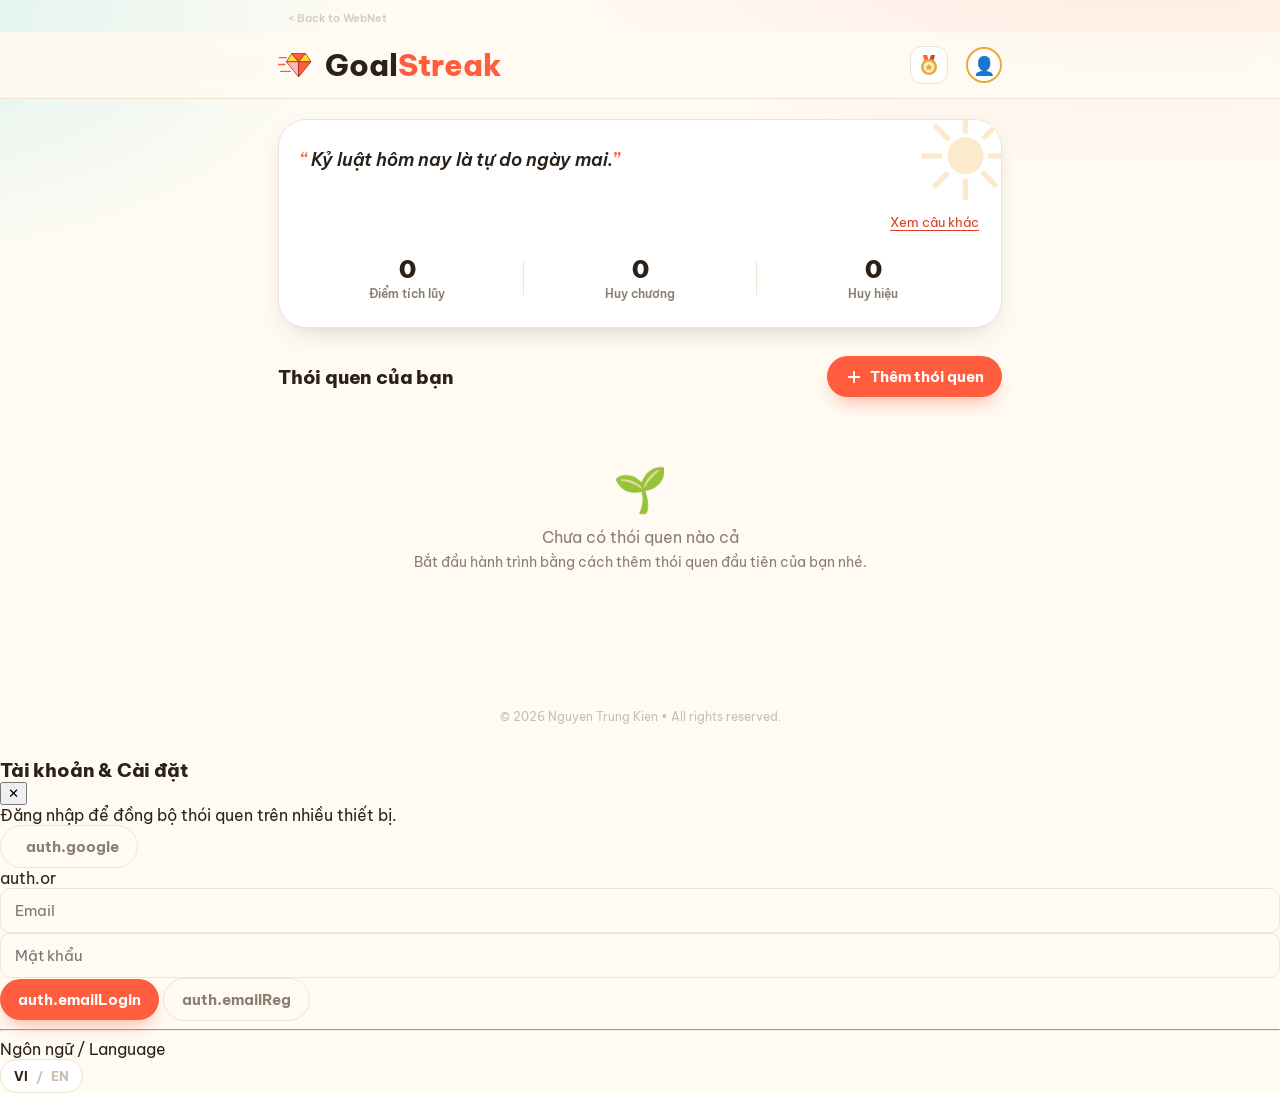
==== commit 19baa4d5: "Update drawer to Sign up, Sign in account" ====
--- a/index.html
+++ b/index.html
@@ -259,37 +259,59 @@
 </div>
 
 <!-- ============ DRAWER MENU (Right Slide-out) ============ -->
-<div id="drawerOverlay" class="drawer-overlay" style="display: none; position: fixed; inset: 0; background: rgba(0,0,0,0.5); z-index: 998;"></div>
-
-<div id="profileDrawer" class="profile-drawer" style="position: fixed; top: 0; right: -300px; width: 280px; height: 100vh; background: var(--bg-color, #FFFBF3); z-index: 999; transition: right 0.3s ease; box-shadow: -4px 0 15px rgba(0,0,0,0.1); padding: 24px; display: flex; flex-direction: column; gap: 24px;">
-  <div style="display: flex; justify-content: space-between; align-items: center;">
-    <h3 style="margin: 0; font-size: 18px;" data-i18n="drawer.title">Tài khoản & Cài đặt</h3>
-    <button id="closeDrawerBtn" style="background: none; border: none; font-size: 20px; cursor: pointer;">✕</button>
-  </div>
-
-  <div id="drawerOfflineState" style="background: #fff; padding: 16px; border-radius: 12px; border: 1px solid #ddd; text-align: center;">
-    <p style="font-size: 13px; color: #666; margin-bottom: 12px;" data-i18n="drawer.syncDesc">Đăng nhập để đồng bộ thói quen trên nhiều thiết bị.</p>
-    <button id="loginBtn" class="btn btn-outline" style="width: 100%;">☁️ <span data-i18n="auth.login">Đăng nhập</span></button>
-  </div>
-
-  <div id="drawerOnlineState" style="display: none; background: #fff; padding: 16px; border-radius: 12px; border: 1px solid #ddd; text-align: center;">
-    <p id="userNameDisplay" style="font-weight: bold; margin-bottom: 4px;"></p>
-    <p style="font-size: 12px; color: #2A9D8F; margin-bottom: 16px;" data-i18n="drawer.syncing">✓ Đang đồng bộ</p>
-    <button id="logoutBtn" class="btn" style="background: #f5f5f5; color: #333; width: 100%;"><span data-i18n="auth.logout">Đăng xuất</span></button>
-  </div>
-
-  <hr style="border-top: 1px solid #ddd; margin: 0;">
-
+<div id="drawerOverlay" class="drawer-overlay"></div>
+
+<div id="profileDrawer" class="profile-drawer">
+  
+  <div class="drawer-head">
+    <h3 class="drawer-title" data-i18n="drawer.title">Tài khoản & Cài đặt</h3>
+    <button id="closeDrawerBtn" class="drawer-close">✕</button>
+  </div>
+
+  <!-- Trạng thái 1: CHƯA ĐĂNG NHẬP -->
+  <div id="drawerOfflineState" class="drawer-card">
+    <p class="auth-desc" data-i18n="drawer.syncDesc">Đăng nhập để đồng bộ thói quen trên nhiều thiết bị.</p>
+    
+    <!-- Nút Google sạch sẽ -->
+    <button id="loginBtn" class="btn btn-ghost btn-google">
+      <svg viewBox="0 0 48 48">
+        <path fill="#EA4335" d="M24 9.5c3.54 0 6.71 1.22 9.21 3.6l6.85-6.85C35.9 2.38 30.47 0 24 0 14.62 0 6.51 5.38 2.56 13.22l7.98 6.19C12.43 13.7 17.74 9.5 24 9.5z"/>
+        <path fill="#4285F4" d="M46.98 24.55c0-1.57-.15-3.09-.38-4.55H24v9.02h12.94c-.58 2.96-2.26 5.48-4.78 7.18l7.73 6c4.51-4.18 7.09-10.36 7.09-17.65z"/>
+        <path fill="#FBBC05" d="M10.53 28.59c-.48-1.45-.76-2.99-.76-4.59s.27-3.14.76-4.59l-7.98-6.19C.92 16.46 0 20.12 0 24c0 3.88.92 7.54 2.56 10.78l7.97-6.19z"/>
+        <path fill="#34A853" d="M24 48c6.48 0 11.93-2.13 15.89-5.81l-7.73-6c-2.15 1.45-4.92 2.3-8.16 2.3-6.26 0-11.57-4.22-13.47-9.91l-7.98 6.19C6.51 42.62 14.62 48 24 48z"/>
+      </svg>
+      <span data-i18n="auth.google">Tiếp tục với Google</span>
+    </button>
+
+    <div class="auth-divider" data-i18n="auth.or">— HOẶC —</div>
+
+    <input type="email" id="emailInput" class="text-input auth-input" placeholder="Email" data-i18n-placeholder="auth.email">
+    <input type="password" id="passwordInput" class="text-input auth-input last" placeholder="Mật khẩu" data-i18n-placeholder="auth.password">
+    
+    <div class="auth-actions">
+      <button id="loginEmailBtn" class="btn btn-primary" data-i18n="auth.emailLogin">Đăng nhập</button>
+      <button id="registerEmailBtn" class="btn btn-ghost" data-i18n="auth.emailReg">Đăng ký</button>
+    </div>
+  </div>
+
+  <!-- Trạng thái 2: ĐÃ ĐĂNG NHẬP -->
+  <div id="drawerOnlineState" class="drawer-card" style="display: none;">
+    <p id="userNameDisplay" style="font-weight: bold; font-size: 16px; margin-bottom: 6px;"></p>
+    <p style="font-size: 13px; color: #2A9D8F; margin-bottom: 20px;" data-i18n="drawer.syncing">✓ Đang đồng bộ</p>
+    <button id="logoutBtn" class="btn" style="background: #f5f5f5; color: #333; width: 100%; padding: 10px 0; font-weight: 500; border-radius: 8px;">Đăng xuất</button>
+  </div>
+
+  <hr class="drawer-divider">
+
+  <!-- Cài đặt chung -->
   <div class="settings-section">
-    <div style="display: flex; justify-content: space-between; align-items: center;">
-      <span style="font-size: 14px; font-weight: 500;">Ngôn ngữ / Language</span>
-      <!-- Nút đổi ngôn ngữ được dời vào đây -->
-      <button id="langToggle" class="lang-toggle" type="button" aria-label="Đổi ngôn ngữ">
-        <span class="lang-opt is-active" data-lang="vi">VI</span>
-        <span class="lang-sep">/</span>
-        <span class="lang-opt" data-lang="en">EN</span>
-      </button>
-    </div>
+    <span class="settings-label">Ngôn ngữ / Language</span>
+    <!-- Cục Toggle VI/EN -->
+    <button id="langToggle" class="lang-toggle" type="button" aria-label="Đổi ngôn ngữ">
+      <span class="lang-opt is-active" data-lang="vi">VI</span>
+      <span class="lang-sep">/</span>
+      <span class="lang-opt" data-lang="en">EN</span>
+    </button> 
   </div>
 </div>
 
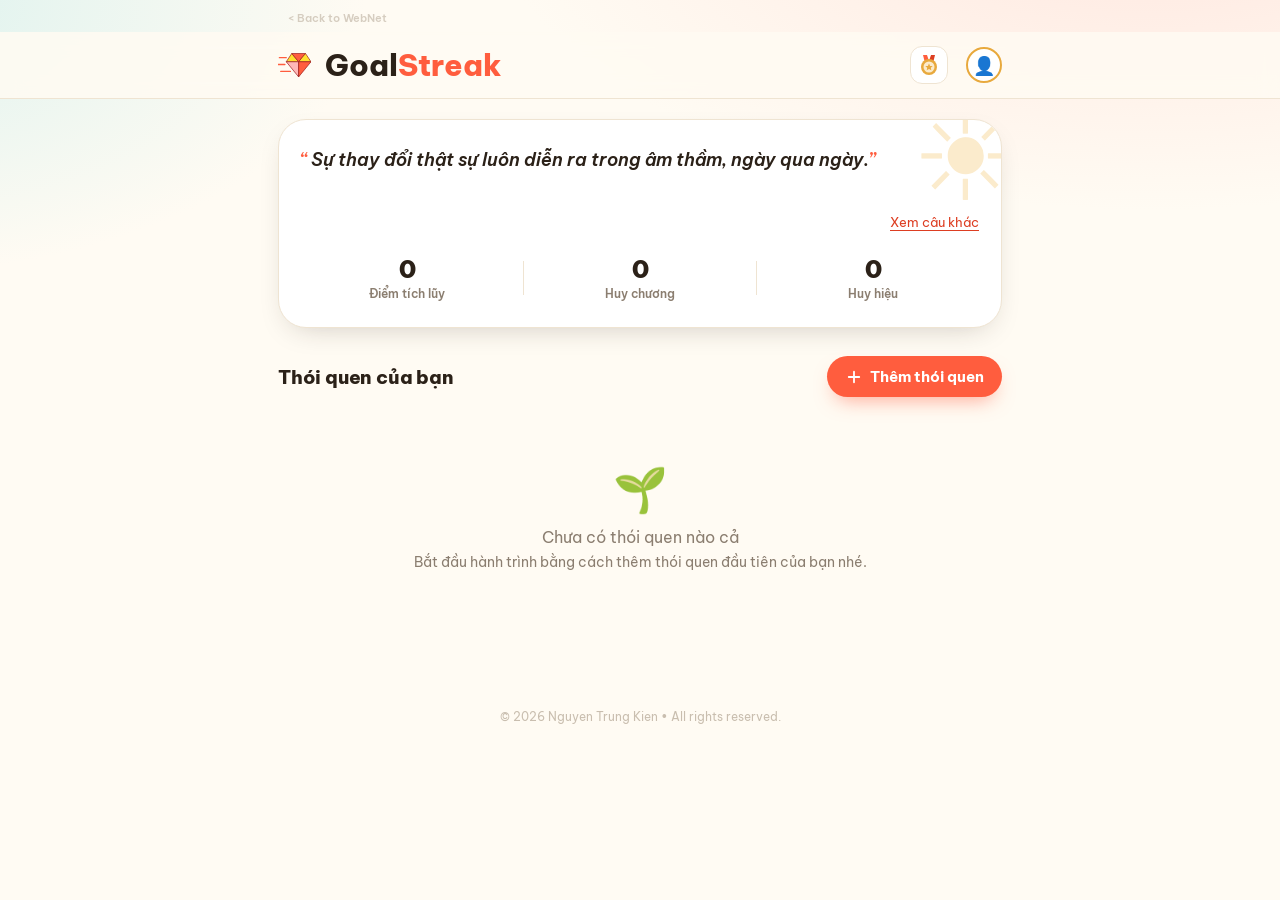
==== commit 0f24bfd8: "Update UI: move buttons to bottom of modals, update Create/Edit modal" ====
--- a/index.html
+++ b/index.html
@@ -149,9 +149,12 @@
 
       <p class="field-hint" id="editLockHint" data-i18n="modal.lockHint" hidden>Không thể sửa mục tiêu sau khi thói quen đã bắt đầu có ngày hoàn thành.</p>
 
-      <div class="modal-actions">
+      <!-- ĐÃ THÊM STICKY BOTTOM ĐỂ GHIM NÚT -->
+      <div class="modal-actions" style="position: sticky; bottom: 0; background: var(--surface); padding: 16px 20px; margin-bottom: -20px; margin-left: -20px; margin-right: -20px; border-top: 1px solid var(--line); z-index: 10;">
+        <button type="button" class="btn btn-ghost" data-close-modal="habitModal" style="padding: 10px 16px;" data-i18n="modal.cancel">Hủy</button>
+        
         <button type="button" id="deleteHabitBtn" class="btn btn-ghost btn-danger" hidden data-i18n="modal.delete">Xóa thói quen</button>
-        <button type="submit" class="btn btn-primary" data-i18n="modal.save">Lưu thói quen</button>
+        <button type="submit" class="btn btn-primary" style="flex: 1; justify-content: center;" data-i18n="modal.save">Lưu thói quen</button>
       </div>
     </form>
   </div>
@@ -169,10 +172,7 @@
         </div>
       </div>
       <div class="modal-head-actions">
-        <button id="editHabitBtn" class="icon-btn" type="button" data-i18n-title="detail.edit">
-          <svg viewBox="0 0 24 24" width="18" height="18" fill="none"><path d="M4 20h4L18.5 9.5a2.1 2.1 0 0 0-3-3L5 17v3z" stroke="currentColor" stroke-width="1.6" stroke-linejoin="round"/></svg>
-        </button>
-        <button class="modal-close" type="button" data-close-modal="detailModal" aria-label="Đóng">✕</button>
+         <button class="modal-close" type="button" data-close-modal="detailModal" aria-label="Đóng">✕</button>
       </div>
     </div>
     <div class="modal-body">
@@ -207,6 +207,14 @@
       </div>
       <div id="calendarGrid" class="calendar-grid"></div>
       <p class="field-hint" data-i18n="detail.tapHint">Chạm vào một ngày để đánh dấu hoàn thành hoặc bỏ đánh dấu (kể cả ngày trong quá khứ).</p>
+      <!-- CỤM NÚT THUMB-ZONE: EDIT & CLOSE -->
+      <div style="display: flex; gap: 10px; position: sticky; bottom: 0; background: var(--surface); padding: 16px 20px; margin-top: 24px; margin-bottom: -20px; margin-left: -20px; margin-right: -20px; border-top: 1px solid var(--line); z-index: 10;">
+        <button id="editHabitBtn" type="button" class="btn btn-primary" style="flex: 1; justify-content: center;">
+          <svg viewBox="0 0 24 24" width="18" height="18" fill="none" style="margin-right: 6px;"><path d="M4 20h4L18.5 9.5a2.1 2.1 0 0 0-3-3L5 17v3z" stroke="currentColor" stroke-width="1.6" stroke-linejoin="round"/></svg>
+          <span data-i18n="detail.edit">Sửa</span>
+        </button>
+        <button type="button" class="btn btn-ghost" data-close-modal="detailModal" style="flex: 1; justify-content: center; background: #f5f5f5;" data-i18n="detail.close">Đóng</button>
+      </div>
     </div>
   </div>
 </div>
@@ -227,6 +235,10 @@
 
       <h4 class="ach-group-title" data-i18n="ach.goalBadges">🎯 Huy hiệu mục tiêu</h4>
       <div id="goalBadgeGrid" class="ach-grid"></div>
+      <!-- THANH NÚT ĐÓNG "GHIM DÍNH" (STICKY BOTTOM) -->
+      <div style="position: sticky; bottom: 0px; background: var(--surface, #fff); padding: 16px 0; margin-bottom: -20px; border-top: 1px solid #eaeaea; z-index: 10;">
+        <button type="button" class="btn btn-ghost" data-close-modal="achievementsModal" style="width: 100%; justify-content: center; background: #f5f5f5;" data-i18n="ach.close">Đóng</button>
+      </div>
     </div>
   </div>
 </div>
@@ -313,6 +325,8 @@
       <span class="lang-opt" data-lang="en">EN</span>
     </button> 
   </div>
+  <!-- NÚT ĐÓNG Ở THUMB-ZONE -->
+  <button type="button" class="btn btn-ghost" style="width: 100%; margin-top: auto; justify-content: center; background: #f5f5f5; font-size: 15px;" onclick="document.getElementById('closeDrawerBtn').click()" data-i18n="drawer.close">Đóng Menu</button>
 </div>
 
 <script src="js/i18n.js"></script>
--- a/css/style.css
+++ b/css/style.css
@@ -21,13 +21,15 @@
   --gold: #E8A93D;
   --gold-tint: #FBEBCC;
 
+  --c-family: #FF9CEE; 
+  --c-home: #54E3C2;   
   --c-health: #FF5D3E;
-  --c-study: #2F8FD8;
-  --c-work: #E8A93D;
-  --c-mind: #8B7FD8;
-  --c-finance: #2A9D8F;
-  --c-creative: #E8639B;
-  --c-social: #F08A3C;
+  --c-study: #5d21f5;
+  --c-work: #f8ce2a;
+  --c-mind: #a97dfc;
+  --c-finance: #3a62a2;
+  --c-creative: #d9f37a;
+  --c-social: #ffad6f;
   --c-other: #8B7E70;
 
   --tier-green: #4CAF7D;
@@ -201,9 +203,48 @@
 .emoji-opt{width:42px; height:42px; border-radius:12px; border:1.5px solid var(--line); background:var(--bg); font-size:20px; display:flex; align-items:center; justify-content:center; cursor:pointer;}
 .emoji-opt.is-selected{border-color:var(--coral); background:var(--coral-tint);}
 
-.color-picker{display:flex; flex-wrap:wrap; gap:10px;}
-.color-opt{width:34px; height:34px; border-radius:50%; border:3px solid transparent; cursor:pointer; box-shadow:inset 0 0 0 1px rgba(0,0,0,.06);}
-.color-opt.is-selected{border-color:var(--ink);}
+/* Bảng màu dạng Tag (Pill) */
+.color-picker {
+  display: flex; 
+  flex-wrap: wrap; 
+  gap: 10px;
+}
+
+.color-opt {
+  width: auto; 
+  height: 38px; 
+  padding: 0 14px 0 6px; 
+  border-radius: 99px;
+  display: inline-flex; 
+  align-items: center; 
+  gap: 8px;
+  border: 1.5px solid var(--line); 
+  background: var(--bg);
+  transition: all 0.2s ease; 
+  cursor: pointer;
+}
+
+.color-opt.is-selected {
+  border-color: var(--coral); 
+  background: var(--coral-tint);
+}
+
+.color-dot {
+  width: 22px; 
+  height: 22px; 
+  border-radius: 50%;
+  box-shadow: inset 0 0 0 1px rgba(0,0,0,0.06);
+}
+
+.color-name {
+  font-size: 13px; 
+  font-weight: 600; 
+  color: var(--ink-soft);
+}
+
+.color-opt.is-selected .color-name {
+  color: var(--coral-dark);
+}
 
 .goal-picker{display:flex; flex-wrap:wrap; gap:8px;}
 .goal-opt{border:1.5px solid var(--line); background:var(--bg); border-radius:999px; padding:8px 14px; font-size:13.5px; font-weight:700; cursor:pointer; color:var(--ink-soft);}
@@ -268,16 +309,37 @@
 .ach-detail-status.is-locked{background:var(--bg-grid); color:var(--ink-soft);}
 
 /* ---------- toast ---------- */
-.toast{
-  position:fixed; left:50%; bottom:26px; transform:translate(-50%,120%);
-  background:var(--ink); color:#fff; padding:12px 20px; border-radius:999px; font-weight:700; font-size:13.5px;
-  box-shadow:var(--shadow-pop); z-index:200; transition:transform .35s cubic-bezier(.22,1,.36,1), visibility .35s;
-  max-width:90vw; text-align:center; visibility:hidden;
-}
-.toast.is-visible{transform:translate(-50%,0); visibility:visible;}
+.toast {
+  position: fixed; 
+  left: 50%; 
+  top: 30px; /* Chuyển từ bottom lên top */
+  bottom: auto; 
+  transform: translate(-50%, -150%); /* Đổi hướng animation trượt từ trên xuống */
+  background: var(--ink); 
+  color: #fff; 
+  padding: 12px 20px; 
+  border-radius: 999px; 
+  font-weight: 700; 
+  font-size: 13.5px;
+  box-shadow: var(--shadow-pop); 
+  z-index: 9999; /* Tăng max z-index để luôn nổi trên mọi Modal/Drawer */
+  transition: transform .35s cubic-bezier(.22,1,.36,1), visibility .35s;
+  max-width: 90vw; 
+  text-align: center; 
+  visibility: hidden;
+}
+
+.toast.is-visible { 
+  transform: translate(-50%, 0); 
+  visibility: visible; 
+}
 
 /* ---------- celebration modal ---------- */
-.celebrate-overlay{background:rgba(43,33,24,.55);}
+.celebrate-overlay {
+  background: rgba(43,33,24,.55);
+  align-items: center !important; /* Cưỡng chế đưa modal ra giữa màn hình trên mọi thiết bị */
+  padding: 24px; /* Thêm khoảng thở để modal không bao giờ chạm mép màn hình */
+}
 .celebrate-modal{max-width:340px; text-align:center; padding:34px 26px 28px; position:relative; overflow:hidden; border-radius:var(--radius-xl);}
 .celebrate-icon{font-size:56px; margin-bottom:10px; animation:pop .5s cubic-bezier(.34,1.56,.64,1);}
 @keyframes pop{0%{transform:scale(.3); opacity:0;} 100%{transform:scale(1); opacity:1;}}
@@ -311,3 +373,74 @@
   max-width:760px; margin:0 auto; padding:8px 18px 34px; text-align:center;
   font-size:11.5px; color:var(--ink-faint);
 }
+
+/* =========================================================
+   DRAWER MENU STYLES (Added)
+   ========================================================= */
+.drawer-overlay {
+  display: none; 
+  position: fixed; inset: 0; background: rgba(0,0,0,0.5); z-index: 998;
+}
+
+.profile-drawer {
+  position: fixed; top: 0; right: -360px; width: 340px; height: 100vh; 
+  background: var(--bg-color, #FFFBF3); z-index: 999; 
+  transition: right 0.3s ease; box-shadow: -4px 0 15px rgba(0,0,0,0.1); 
+  padding: 24px; display: flex; flex-direction: column; gap: 24px;
+  box-sizing: border-box;
+}
+
+.drawer-head { display: flex; justify-content: space-between; align-items: center; }
+.drawer-title { margin: 0; font-size: 18px; color: var(--ink); }
+.drawer-close { background: none; border: none; font-size: 20px; cursor: pointer; color: var(--ink); }
+
+.drawer-card {
+  background: var(--surface); padding: 20px; border-radius: 16px; 
+  border: 1px solid var(--line); text-align: center; box-shadow: 0 4px 12px rgba(0,0,0,0.03);
+}
+
+.auth-desc { font-size: 14px; color: var(--ink-soft); margin-bottom: 20px; line-height: 1.4; }
+
+/* Định dạng chuẩn cho Nút Google */
+.btn-google {
+  width: 100%; margin-bottom: 16px;
+  display: flex !important; justify-content: center !important; align-items: center !important; gap: 10px !important;
+  padding: 12px 20px !important; 
+}
+.btn-google svg { width: 18px; height: 18px; flex-shrink: 0; display: block; }
+.btn-google span { line-height: 1; margin-top: 1px; }
+
+.auth-divider { font-size: 11px; color: var(--ink-faint); margin-bottom: 16px; letter-spacing: 0.5px; }
+
+.auth-input { width: 100%; margin-bottom: 12px; padding: 10px 12px; box-sizing: border-box; font-size: 14px; }
+.auth-input.last { margin-bottom: 16px; }
+
+/* Định dạng chuẩn cho 2 nút Đăng nhập / Đăng ký */
+.auth-actions { display: flex; gap: 10px; }
+.auth-actions .btn { 
+  flex: 1; 
+  display: flex !important; justify-content: center !important; align-items: center !important;
+  padding: 12px 10px !important; 
+}
+
+.drawer-divider { border: none; border-top: 1px solid var(--line); margin: 0; }
+
+.settings-section { display: flex; justify-content: space-between; align-items: center; }
+.settings-label { font-size: 15px; font-weight: 500; color: var(--ink); }
+
+/* Inline Goal Text (Hiển thị mục tiêu kế bên tên) */
+.habit-inline-goal {
+  font-size: 13.5px; /* Tăng size lớn hơn */
+  font-weight: 600;  /* Làm chữ đậm rõ nét hơn */
+  color: var(--ink-soft); /* Màu rõ hơn một chút so với trước */
+  margin-left: 6px;
+  display: inline-flex;
+  align-items: center;
+  white-space: nowrap;
+}
+.habit-inline-goal::before {
+  content: "—"; /* Đổi thành dấu gạch ngang dài */
+  margin-right: 6px;
+  font-size: 13px;
+  color: var(--ink-faint); /* Giữ dấu gạch màu nhạt để tạo sự phân tách */
+}
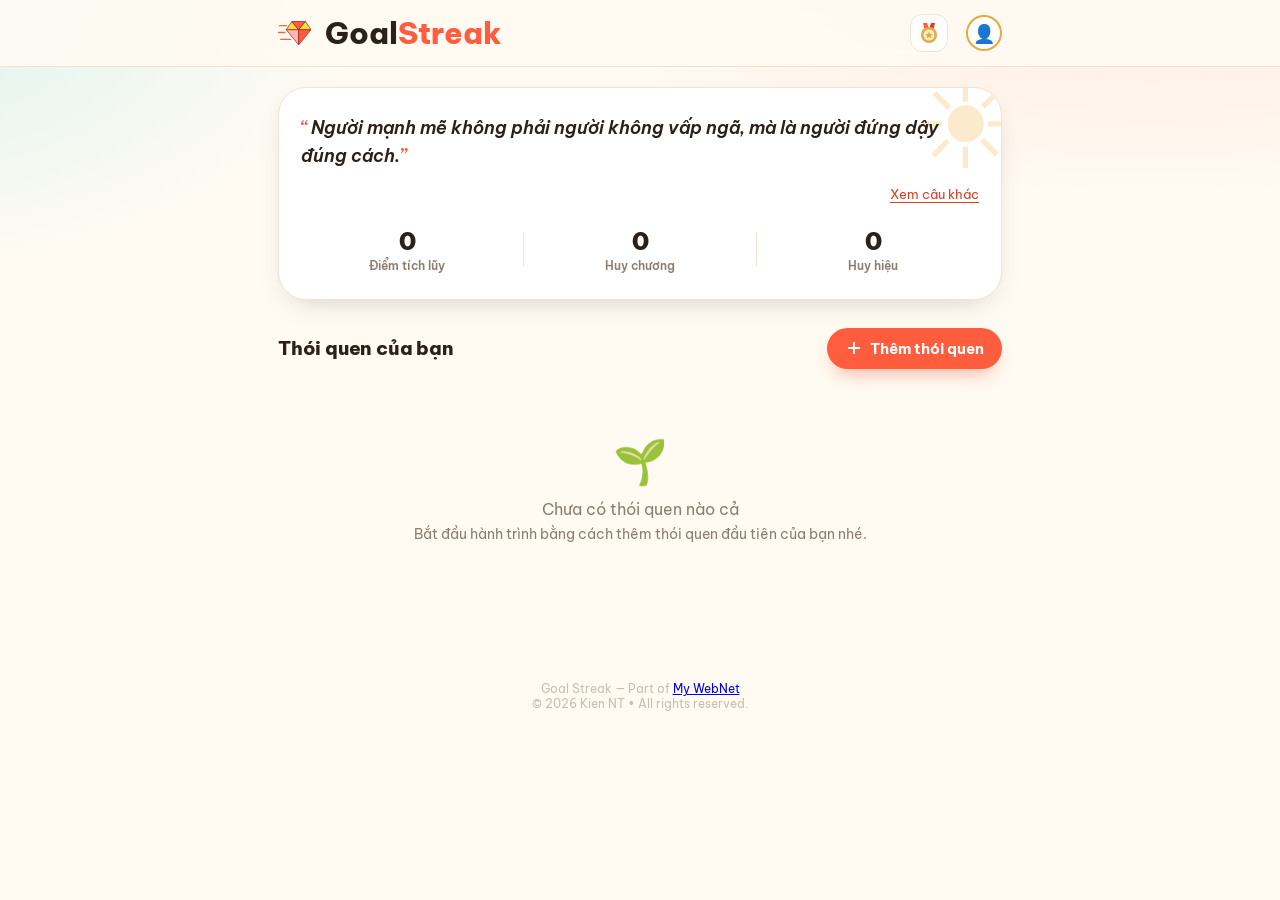
==== commit d235c406: "remove Back to WebNet, add footer webnet url, remove code onAuthStateChanged dư phía trên" ====
--- a/index.html
+++ b/index.html
@@ -12,13 +12,6 @@
 <link rel="stylesheet" href="css/style.css">
 </head>
 <body>
-
-<!-- ============ UTILITY STRIP (top of page, outside main layout) ============ -->
-<div class="utility-strip">
-  <div class="utility-strip-inner">
-    <a href="https://ntkientn.github.io/webnet/" class="back-to-webnet" target="_blank" rel="noopener">< Back to WebNet</a>
-  </div>
-</div>
 
 <!-- ============ TOAST (celebration nhỏ) ============ -->
 <div id="toast" class="toast" aria-live="polite"></div>
@@ -122,7 +115,10 @@
 
 </main>
 
-<footer class="site-footer">© 2026 Nguyen Trung Kien • All rights reserved.</footer>
+<footer class="site-footer">
+  <p class="footer-brand-line">Goal Streak — Part of <a href="https://ntkientn.github.io/webnet" class="footer-webnet-link" target="_blank" rel="noopener">My WebNet</a></p>
+  <p class="footer-copy">© 2026 Kien NT • All rights reserved.</p>
+</footer>
 
 <!-- ============ MODAL: ADD / EDIT HABIT ============ -->
 <div id="habitModal" class="modal-overlay" hidden>
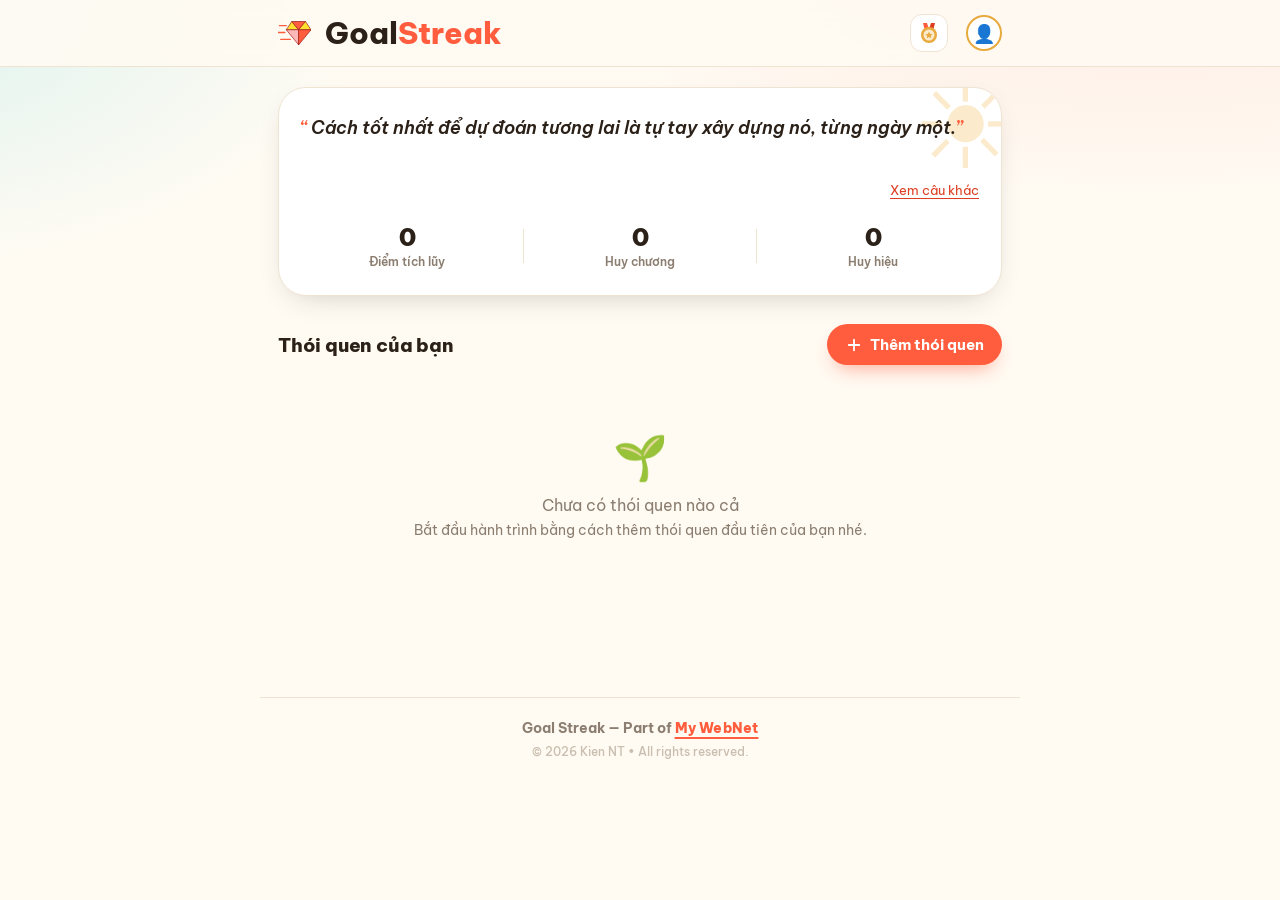
==== commit 73ffc029: "fix don't open Webnet on new tab" ====
--- a/index.html
+++ b/index.html
@@ -116,7 +116,7 @@
 </main>
 
 <footer class="site-footer">
-  <p class="footer-brand-line">Goal Streak — Part of <a href="https://ntkientn.github.io/webnet" class="footer-webnet-link" target="_blank" rel="noopener">My WebNet</a></p>
+  <p class="footer-brand-line">Goal Streak — Part of <a href="https://ntkientn.github.io/webnet" class="footer-webnet-link">My WebNet</a></p>
   <p class="footer-copy">© 2026 Kien NT • All rights reserved.</p>
 </footer>
 
--- a/css/style.css
+++ b/css/style.css
@@ -356,24 +356,42 @@
   .hero-stat-value{font-size:20px;}
 }
 
-/* ---------- back-to-webnet + footer ---------- */
-.utility-strip{
-  padding:6px 0;
-}
-.utility-strip-inner{
-  max-width:760px; margin:0 auto; padding:0 18px;
-}
-.back-to-webnet{
-  font-size:11px; font-weight:600; color:var(--ink-faint);
-  background:transparent; border:0px solid var(--line); border-radius:999px;
-  padding:3px 10px; text-decoration:none; opacity:.75; transition:opacity .15s ease, color .15s ease;
-}
-.back-to-webnet:hover{opacity:1; color:var(--ink-soft);}
-.site-footer{
-  max-width:760px; margin:0 auto; padding:8px 18px 34px; text-align:center;
-  font-size:11.5px; color:var(--ink-faint);
-}
-
+/* ---------- footer ---------- */
+.site-footer {
+  max-width: 760px;
+  margin: 28px auto 0;
+  padding: 20px 18px 40px;
+  text-align: center;
+  border-top: 1px solid var(--line);
+}
+
+.footer-brand-line {
+  font-size: 13.5px;
+  font-weight: 700;
+  color: var(--ink-soft);
+  line-height: 1.5;
+}
+
+.footer-webnet-link {
+  color: var(--coral);
+  font-weight: 800;
+  text-decoration: underline;
+  text-decoration-thickness: 2px;
+  text-underline-offset: 4px;
+  letter-spacing: 0.2px;
+  transition: color 0.15s ease;
+}
+
+.footer-webnet-link:hover {
+  color: var(--coral-dark);
+}
+
+.footer-copy {
+  margin-top: 6px;
+  font-size: 12px;
+  font-weight: 500;
+  color: var(--ink-faint);
+}
 /* =========================================================
    DRAWER MENU STYLES (Added)
    ========================================================= */
